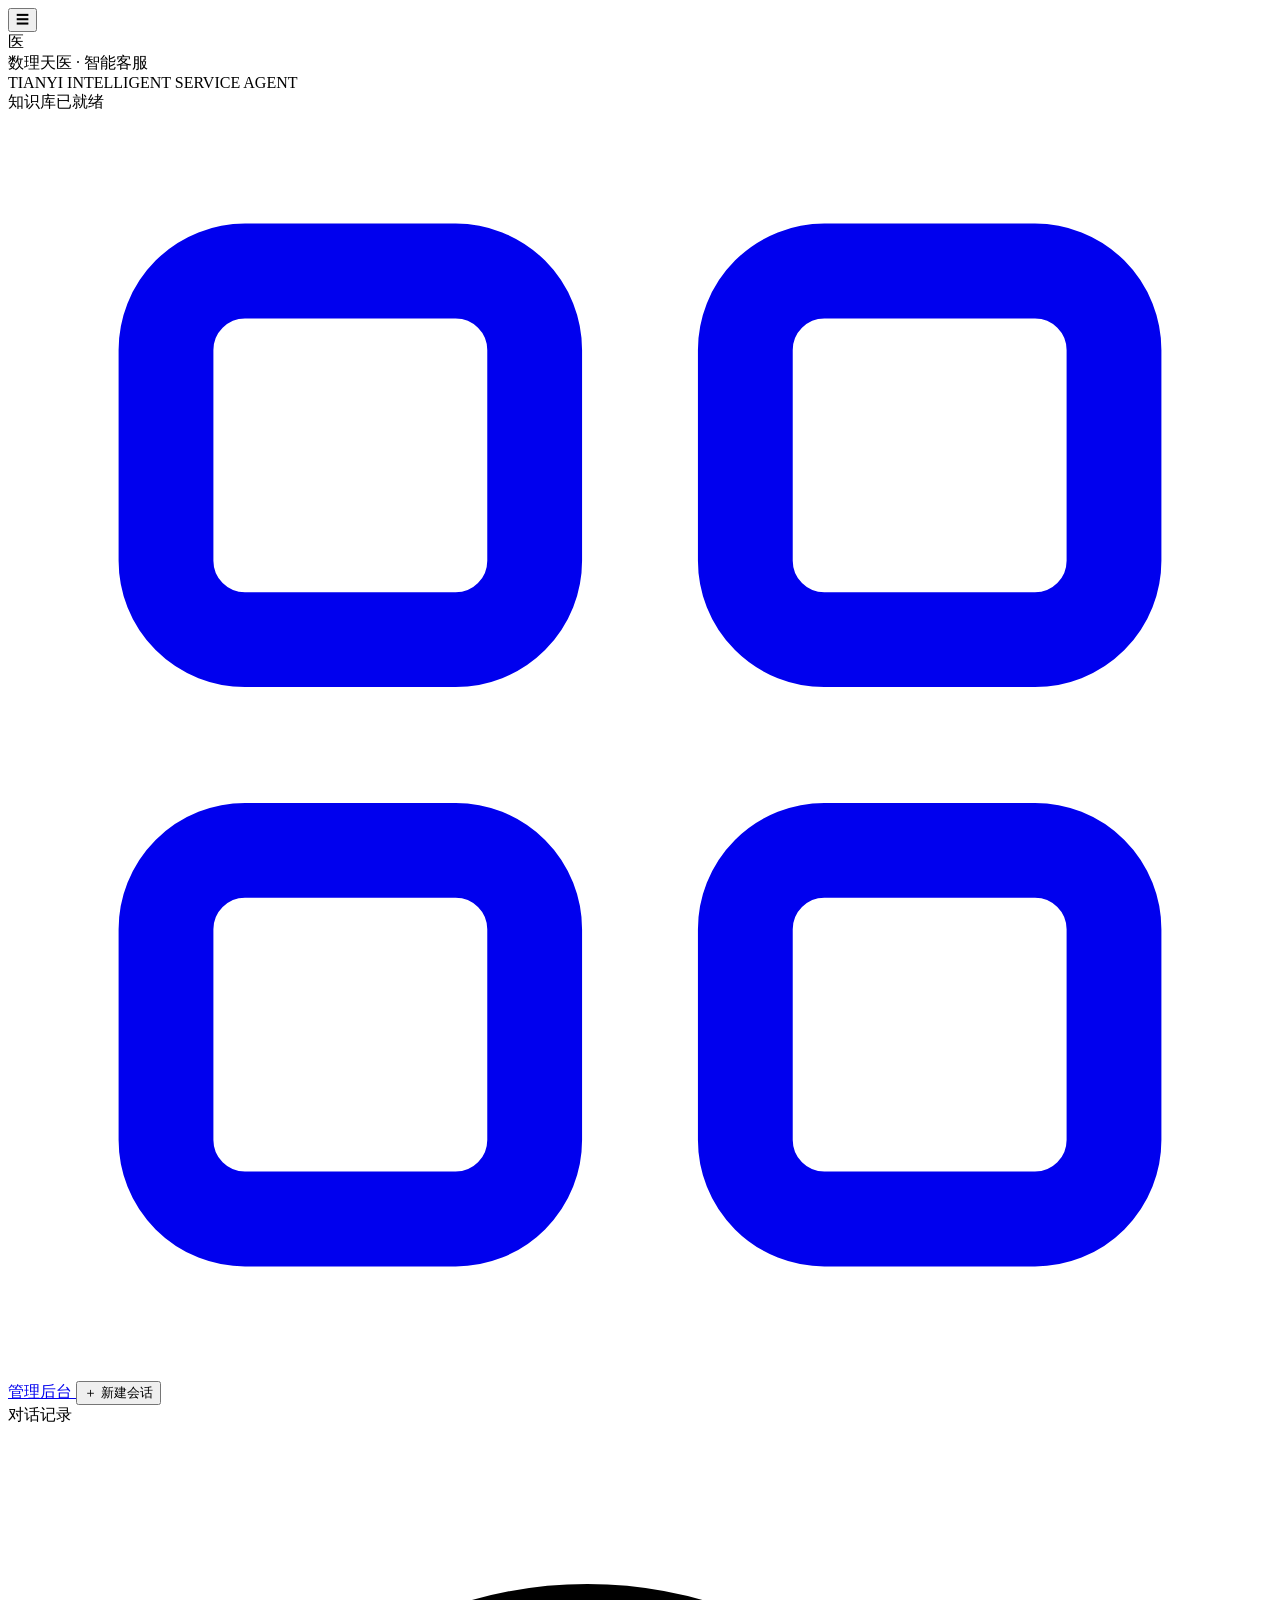
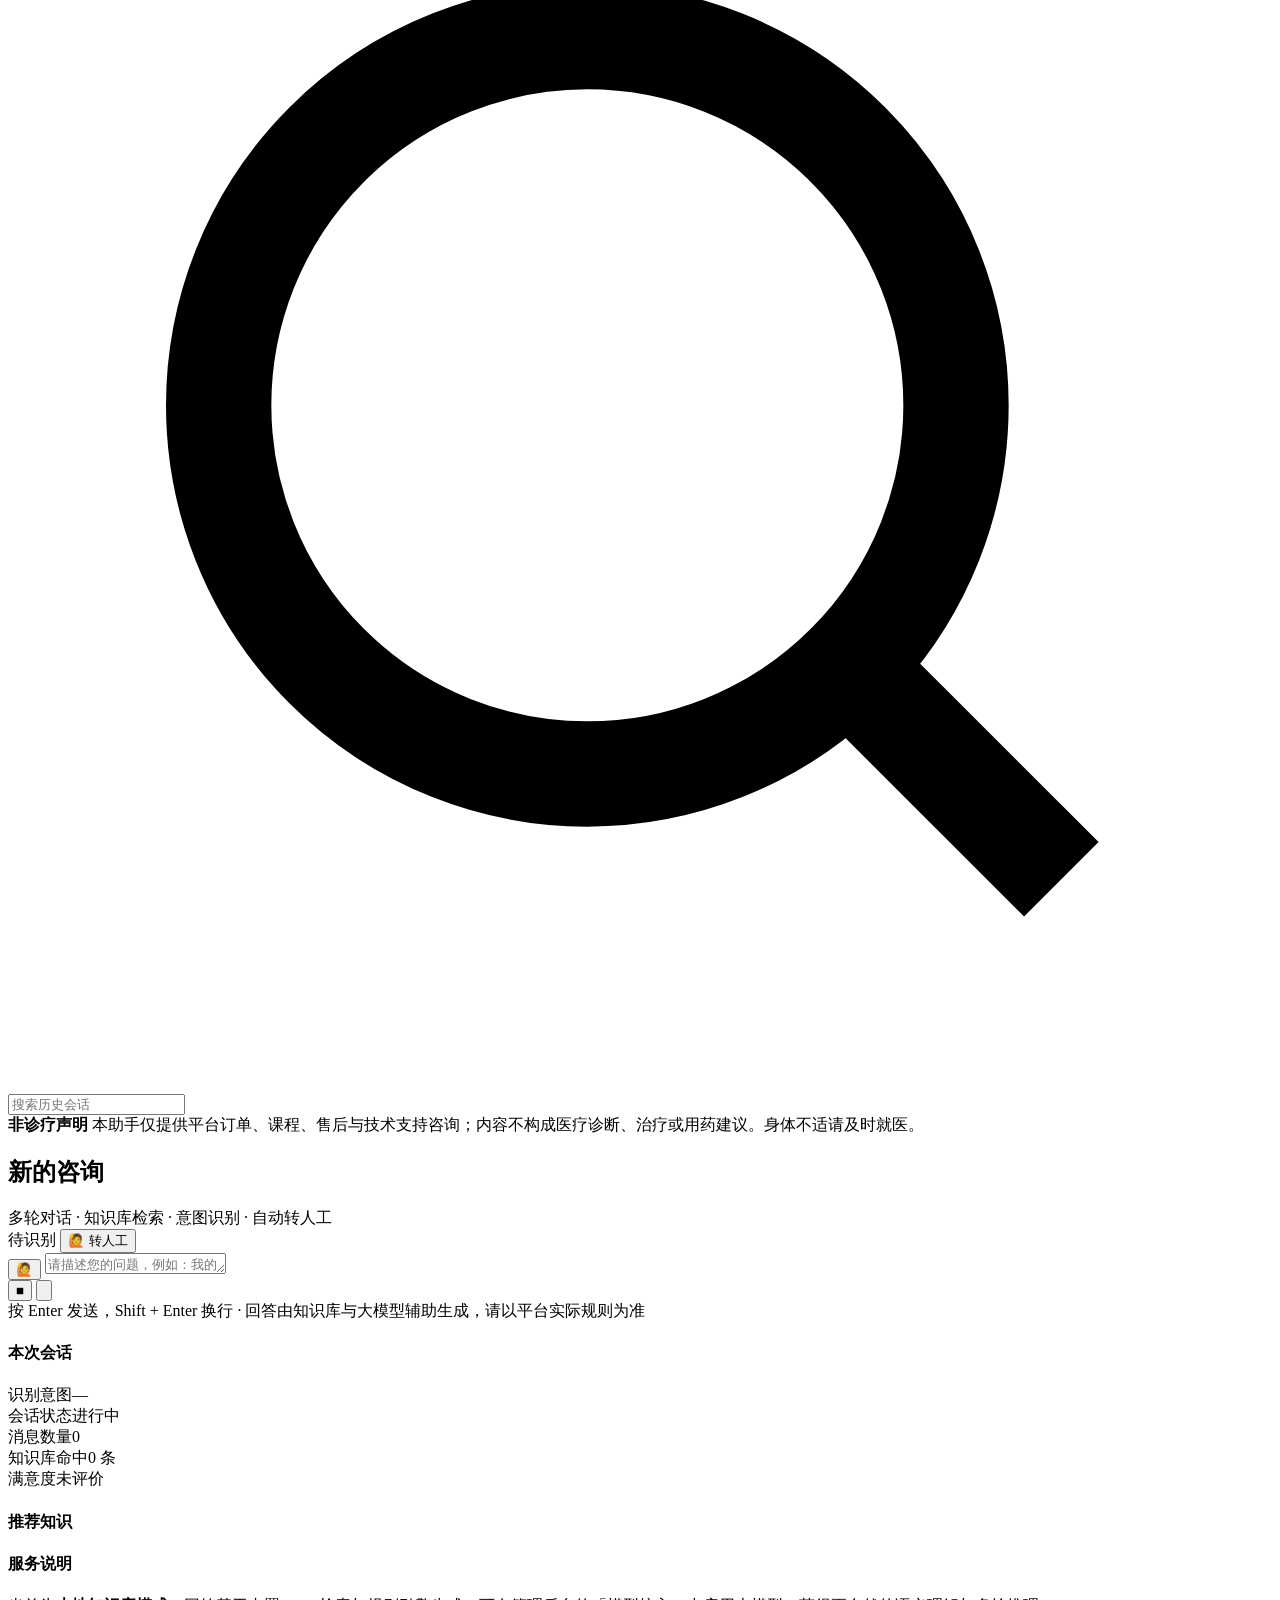
==== index.html @ 7dd84f8c "feat: add index.html" ====
<!DOCTYPE html>
<html lang="zh-CN">
<head>
<meta charset="UTF-8">
<meta name="viewport" content="width=device-width, initial-scale=1.0">
<title>数理天医 · 智能客服 Agent</title>
<link rel="stylesheet" href="assets/app.css">
</head>
<body>
<div class="app">
  <header class="topbar">
    <button class="btn btn-icon btn-ghost" id="menuBtn" title="会话列表" aria-label="会话列表">☰</button>
    <div class="brand">
      <div class="brand-mark">医</div>
      <div>
        <div class="brand-name">数理天医 · 智能客服</div>
        <div class="brand-sub">TIANYI INTELLIGENT SERVICE AGENT</div>
      </div>
    </div>
    <div class="topbar-spacer"></div>
    <div class="status-pill" id="statusPill"><span class="dot"></span><span id="statusText">知识库已就绪</span></div>
    <a class="btn" href="admin.html" title="进入管理后台">
      <svg class="icon" viewBox="0 0 24 24" fill="none" stroke="currentColor" stroke-width="1.8"><rect x="3" y="3" width="7" height="7" rx="1.5"/><rect x="14" y="3" width="7" height="7" rx="1.5"/><rect x="3" y="14" width="7" height="7" rx="1.5"/><rect x="14" y="14" width="7" height="7" rx="1.5"/></svg>
      管理后台
    </a>
    <button class="btn btn-primary" id="newChatBtn">＋ 新建会话</button>
  </header>

  <aside class="sidebar" id="sidebar">
    <div class="sidebar-head">
      <div class="sidebar-title">对话记录</div>
      <div class="search-wrap">
        <svg viewBox="0 0 24 24" fill="none" stroke="currentColor" stroke-width="2"><circle cx="11" cy="11" r="7"/><path d="M20 20l-4-4"/></svg>
        <input class="input" id="convSearch" placeholder="搜索历史会话" autocomplete="off">
      </div>
    </div>
    <div class="conv-list" id="convList"></div>
    <div class="sidebar-foot">
      <div class="disclaimer-mini">
        <strong>非诊疗声明</strong>
        本助手仅提供平台订单、课程、售后与技术支持咨询；内容不构成医疗诊断、治疗或用药建议。身体不适请及时就医。
      </div>
    </div>
  </aside>

  <main class="chat-main">
    <div class="chat-head">
      <div>
        <h2 id="chatTitle">新的咨询</h2>
        <div class="ch-sub" id="chatSub">多轮对话 · 知识库检索 · 意图识别 · 自动转人工</div>
      </div>
      <div class="spacer"></div>
      <span class="tag" id="chatIntent"><span class="tag-dot"></span>待识别</span>
      <button class="btn btn-sm" id="handoffBtn" title="转接人工客服">🙋 转人工</button>
    </div>

    <div class="msg-list" id="msgList">
      <div class="msg-list-inner" id="msgListInner"></div>
    </div>

    <div class="composer-wrap">
      <div class="composer-inner">
        <div class="composer">
          <button class="btn btn-ghost btn-icon" id="humanBtn" title="转人工">🙋</button>
          <textarea id="msgInput" rows="1" placeholder="请描述您的问题，例如：我的订单还没开通 / 如何申请退款…" autocomplete="off"></textarea>
          <div class="composer-actions">
            <button class="btn btn-ghost btn-icon hidden" id="stopBtn" title="停止生成">■</button>
            <button class="send-btn" id="sendBtn" title="发送">
              <svg class="icon" viewBox="0 0 24 24" fill="none" stroke="currentColor" stroke-width="2" stroke-linecap="round" stroke-linejoin="round"><path d="M4 12l16-8-6 16-3-7-7-1z"/></svg>
            </button>
          </div>
        </div>
      </div>
      <div class="composer-foot" id="composerFoot">按 Enter 发送，Shift + Enter 换行 · 回答由知识库与大模型辅助生成，请以平台实际规则为准</div>
    </div>
  </main>

  <aside class="aside">
    <div class="aside-section">
      <h4>本次会话</h4>
      <div class="info-card">
        <div class="info-row"><span>识别意图</span><span id="infoIntent">—</span></div>
        <div class="info-row"><span>会话状态</span><span id="infoStatus">进行中</span></div>
        <div class="info-row"><span>消息数量</span><span id="infoMsgs">0</span></div>
        <div class="info-row"><span>知识库命中</span><span id="infoFaq">0 条</span></div>
        <div class="info-row"><span>满意度</span><span id="infoRating">未评价</span></div>
      </div>
    </div>
    <div class="aside-section">
      <h4>推荐知识</h4>
      <ul class="faq-suggest" id="suggestList"></ul>
    </div>
    <div class="aside-section">
      <h4>服务说明</h4>
      <div class="notice-card" id="engineNotice">
        当前为<strong>本地知识库模式</strong>：回答基于内置 FAQ 检索与规则引擎生成。可在管理后台的「模型接入」中启用大模型，获得更自然的语义理解与多轮推理。
      </div>
    </div>
  </aside>
</div>

<div id="toastHost"></div>

<script src="assets/core.js"></script>
<script src="assets/chat.js"></script>
</body>
</html>
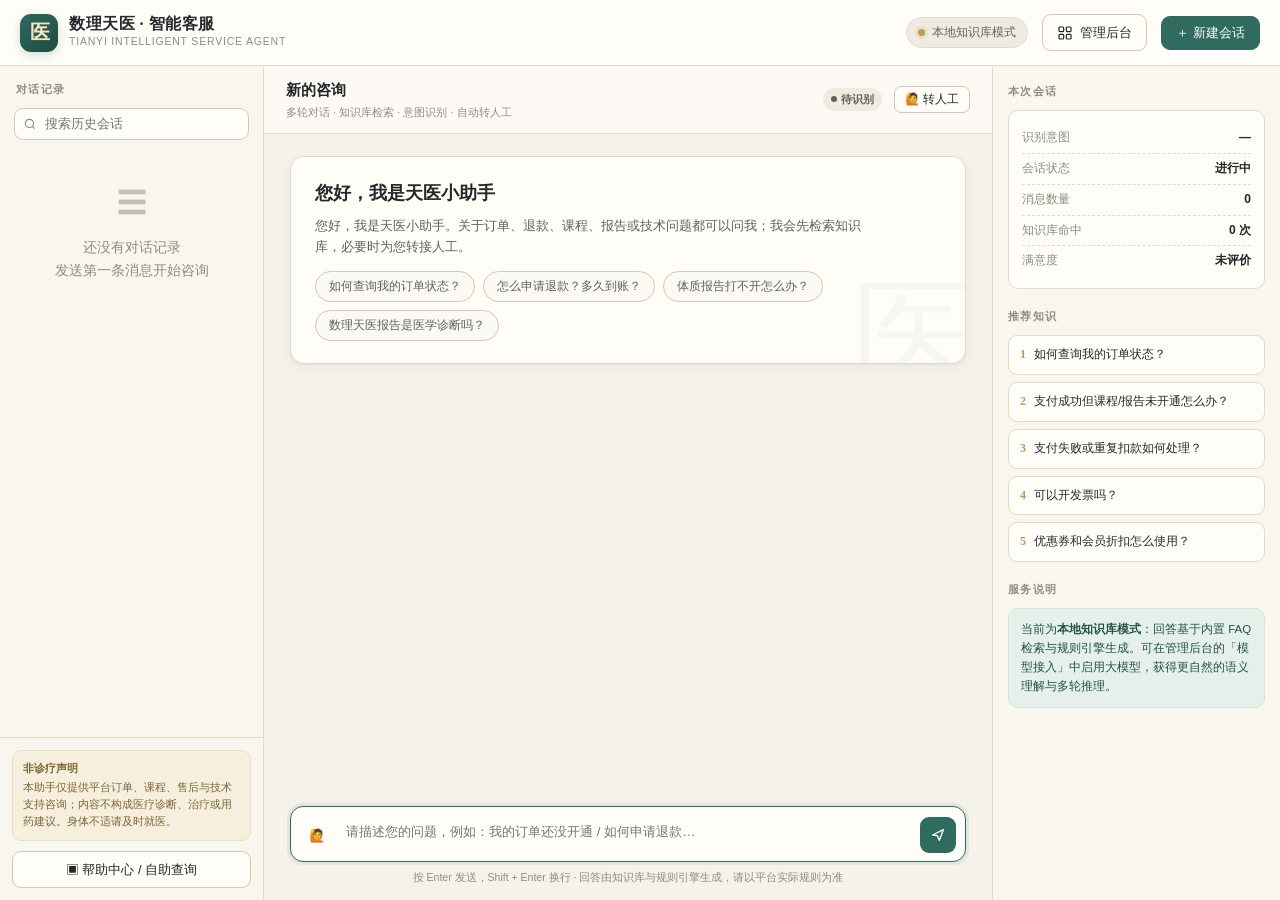
==== commit 184bd005: "feat: P1 modules and help center - index.html" ====
--- a/index.html
+++ b/index.html
@@ -40,6 +40,7 @@
         <strong>非诊疗声明</strong>
         本助手仅提供平台订单、课程、售后与技术支持咨询；内容不构成医疗诊断、治疗或用药建议。身体不适请及时就医。
       </div>
+      <a class="btn" style="width:100%;margin-top:10px;justify-content:center" href="help.html">▣ 帮助中心 / 自助查询</a>
     </div>
   </aside>
 
--- a/assets/app.css
+++ b/assets/app.css
@@ -0,0 +1,402 @@
+/* 数理天医 · 智能客服 Agent — 视觉系统 */
+:root {
+  --bg: #f5f2ea;
+  --surface: #fffdf8;
+  --surface-2: #f0ebe0;
+  --surface-3: #e8e1d3;
+  --line: #e2dacb;
+  --line-strong: #d2c8b6;
+  --ink: #24282a;
+  --ink-2: #5d625f;
+  --ink-3: #8d8d84;
+  --jade: #2f6b5f;
+  --jade-deep: #235247;
+  --jade-soft: #e6f0eb;
+  --cinnabar: #b4453c;
+  --cinnabar-soft: #f8eae7;
+  --gold: #bd9a55;
+  --gold-soft: #f6efdd;
+  --purple: #7b5488;
+  --blue: #4a6b93;
+  --shadow-sm: 0 1px 2px rgba(48, 40, 25, .05), 0 4px 14px rgba(48, 40, 25, .045);
+  --shadow-md: 0 8px 30px rgba(48, 40, 25, .10);
+  --radius: 12px;
+  --serif: "Noto Serif SC", "Source Han Serif SC", "Songti SC", "STSong", "SimSun", serif;
+  --sans: -apple-system, BlinkMacSystemFont, "PingFang SC", "Microsoft YaHei", "Segoe UI", sans-serif;
+}
+
+* { box-sizing: border-box; }
+html, body { height: 100%; }
+body {
+  margin: 0; background: var(--bg); color: var(--ink);
+  font-family: var(--sans); font-size: 14px; line-height: 1.65;
+  -webkit-font-smoothing: antialiased;
+}
+button, input, textarea, select { font-family: inherit; font-size: inherit; color: inherit; }
+button { cursor: pointer; }
+a { color: var(--jade); text-decoration: none; }
+::selection { background: #d9e8e0; }
+::-webkit-scrollbar { width: 8px; height: 8px; }
+::-webkit-scrollbar-thumb { background: #d9d1c1; border-radius: 8px; }
+::-webkit-scrollbar-thumb:hover { background: #c4b9a5; }
+::-webkit-scrollbar-track { background: transparent; }
+
+/* ---------- generic ---------- */
+.btn {
+  border: 1px solid var(--line-strong); background: var(--surface); color: var(--ink);
+  padding: 7px 14px; border-radius: 9px; font-size: 13px; font-weight: 500;
+  display: inline-flex; align-items: center; gap: 7px; transition: .18s ease;
+  white-space: nowrap;
+}
+.btn:hover { border-color: var(--jade); color: var(--jade); background: #fbfdfb; }
+.btn:active { transform: translateY(1px); }
+.btn:disabled { opacity: .5; cursor: not-allowed; transform: none; }
+.btn-primary { background: var(--jade); border-color: var(--jade); color: #fff; }
+.btn-primary:hover { background: var(--jade-deep); border-color: var(--jade-deep); color: #fff; }
+.btn-ghost { background: transparent; border-color: transparent; }
+.btn-ghost:hover { background: var(--surface-2); }
+.btn-danger { color: var(--cinnabar); border-color: #e6cdc9; }
+.btn-danger:hover { color: var(--cinnabar); border-color: var(--cinnabar); background: var(--cinnabar-soft); }
+.btn-sm { padding: 4px 10px; font-size: 12px; border-radius: 7px; }
+.btn-icon { padding: 7px; width: 34px; height: 34px; justify-content: center; }
+.icon { width: 16px; height: 16px; display: inline-block; flex: none; }
+.input, .textarea, .select {
+  width: 100%; border: 1px solid var(--line-strong); background: var(--surface);
+  border-radius: 9px; padding: 8px 11px; outline: none; transition: .18s;
+}
+.input:focus, .textarea:focus, .select:focus { border-color: var(--jade); box-shadow: 0 0 0 3px rgba(47, 107, 95, .10); }
+.textarea { resize: vertical; min-height: 80px; line-height: 1.6; }
+.field { margin-bottom: 14px; }
+.field label { display: block; font-size: 12px; font-weight: 600; color: var(--ink-2); margin-bottom: 5px; }
+.field .hint { font-size: 11px; color: var(--ink-3); margin-top: 5px; line-height: 1.5; }
+.muted { color: var(--ink-3); }
+.tag {
+  display: inline-flex; align-items: center; gap: 4px; padding: 2px 8px;
+  border-radius: 20px; font-size: 11px; font-weight: 600; line-height: 1.7;
+  background: var(--surface-2); color: var(--ink-2); white-space: nowrap;
+}
+.tag-dot { width: 6px; height: 6px; border-radius: 50%; background: currentColor; }
+.divider { height: 1px; background: var(--line); margin: 14px 0; }
+.empty { text-align: center; padding: 48px 20px; color: var(--ink-3); }
+.empty .empty-icon { font-size: 30px; opacity: .5; display: block; margin-bottom: 8px; }
+.card { background: var(--surface); border: 1px solid var(--line); border-radius: var(--radius); box-shadow: var(--shadow-sm); }
+
+#toastHost { position: fixed; right: 22px; bottom: 22px; z-index: 9999; display: flex; flex-direction: column; gap: 8px; }
+.toast {
+  background: #2c3531; color: #fff; padding: 10px 16px; border-radius: 9px; font-size: 13px;
+  box-shadow: var(--shadow-md); animation: toastIn .22s ease; max-width: 340px;
+}
+.toast.warn { background: #8a5b25; }
+.toast.error { background: #9a3c35; }
+.toast.success { background: #2f6b5f; }
+.toast.out { opacity: 0; transform: translateY(6px); transition: .25s; }
+@keyframes toastIn { from { opacity: 0; transform: translateY(8px); } to { opacity: 1; transform: none; } }
+
+/* ---------- chat app shell ---------- */
+.app { display: grid; grid-template-columns: 264px minmax(0, 1fr) 288px; grid-template-rows: 66px minmax(0, 1fr); height: 100vh; }
+.topbar {
+  grid-column: 1 / -1; display: flex; align-items: center; gap: 14px;
+  padding: 0 20px; background: var(--surface); border-bottom: 1px solid var(--line);
+  z-index: 5;
+}
+.brand { display: flex; align-items: center; gap: 11px; min-width: 240px; }
+.brand-mark {
+  width: 38px; height: 38px; border-radius: 11px; flex: none;
+  background: linear-gradient(140deg, var(--jade) 0%, #1f4a41 100%);
+  color: #f4e6c5; display: grid; place-items: center;
+  font-family: var(--serif); font-size: 20px; font-weight: 700; letter-spacing: -1px;
+  box-shadow: 0 3px 10px rgba(47, 107, 95, .22);
+}
+.brand-name { font-family: var(--serif); font-size: 16px; font-weight: 700; letter-spacing: .5px; line-height: 1.2; }
+.brand-sub { font-size: 10.5px; color: var(--ink-3); letter-spacing: .8px; }
+.topbar-spacer { flex: 1; }
+.status-pill {
+  display: inline-flex; align-items: center; gap: 7px; padding: 5px 11px;
+  border: 1px solid var(--line); border-radius: 20px; font-size: 11.5px; color: var(--ink-2);
+  background: var(--surface-2);
+}
+.status-pill .dot { width: 7px; height: 7px; border-radius: 50%; background: #5aa17c; box-shadow: 0 0 0 3px rgba(90, 161, 124, .15); }
+.status-pill.off .dot { background: var(--gold); box-shadow: 0 0 0 3px rgba(189, 154, 85, .15); }
+
+.sidebar { background: #f9f6ee; border-right: 1px solid var(--line); display: flex; flex-direction: column; min-height: 0; }
+.sidebar-head { padding: 14px 14px 8px; }
+.sidebar-title { font-size: 11px; letter-spacing: 1.4px; color: var(--ink-3); font-weight: 700; margin: 0 0 10px 2px; }
+.search-wrap { position: relative; }
+.search-wrap .input { padding-left: 30px; background: var(--surface); font-size: 12.5px; }
+.search-wrap svg { position: absolute; left: 9px; top: 9px; width: 14px; height: 14px; color: var(--ink-3); }
+.conv-list { flex: 1; overflow: auto; padding: 4px 9px 12px; }
+.conv-item {
+  padding: 9px 10px; border-radius: 9px; margin-bottom: 3px; cursor: pointer;
+  border: 1px solid transparent; transition: .15s; position: relative;
+}
+.conv-item:hover { background: var(--surface-2); }
+.conv-item.active { background: #e9f0ea; border-color: #cfe0d4; }
+.conv-item .ci-title { font-size: 12.8px; font-weight: 600; color: var(--ink); overflow: hidden; text-overflow: ellipsis; white-space: nowrap; padding-right: 22px; }
+.conv-item .ci-meta { display: flex; align-items: center; gap: 6px; font-size: 10.5px; color: var(--ink-3); margin-top: 3px; }
+.conv-item .ci-del {
+  position: absolute; right: 6px; top: 8px; width: 20px; height: 20px; border-radius: 5px;
+  border: 0; background: transparent; color: var(--ink-3); opacity: 0; font-size: 14px; line-height: 1;
+}
+.conv-item:hover .ci-del { opacity: 1; }
+.conv-item .ci-del:hover { background: #f0dcd8; color: var(--cinnabar); }
+.ci-badge { width: 6px; height: 6px; border-radius: 50%; background: var(--cinnabar); flex: none; }
+.sidebar-foot { padding: 12px; border-top: 1px solid var(--line); }
+.disclaimer-mini {
+  background: var(--gold-soft); border: 1px solid #ecdfbe; border-radius: 9px;
+  padding: 9px 10px; font-size: 10.8px; color: #7b6537; line-height: 1.6;
+}
+.disclaimer-mini strong { display: block; margin-bottom: 2px; }
+
+.chat-main { display: flex; flex-direction: column; min-width: 0; min-height: 0; background: var(--bg); }
+.chat-head {
+  padding: 12px 22px; border-bottom: 1px solid var(--line); background: rgba(255, 253, 248, .8);
+  display: flex; align-items: center; gap: 12px; flex: none;
+}
+.chat-head h2 { margin: 0; font-family: var(--serif); font-size: 15px; font-weight: 700; }
+.chat-head .ch-sub { font-size: 11px; color: var(--ink-3); }
+.chat-head .spacer { flex: 1; }
+.msg-list { flex: 1; overflow-y: auto; padding: 22px 26px 10px; scroll-behavior: smooth; }
+.msg-list-inner { max-width: 780px; margin: 0 auto; }
+.welcome-card {
+  background: var(--surface); border: 1px solid var(--line); border-radius: 14px;
+  padding: 22px 24px; box-shadow: var(--shadow-sm); margin-bottom: 22px; position: relative; overflow: hidden;
+}
+.welcome-card::after {
+  content: '医'; position: absolute; right: -8px; bottom: -34px; font-family: var(--serif);
+  font-size: 120px; color: rgba(47, 107, 95, .045); line-height: 1;
+}
+.welcome-card h3 { margin: 0 0 6px; font-family: var(--serif); font-size: 18px; }
+.welcome-card p { margin: 0 0 14px; color: var(--ink-2); font-size: 13px; max-width: 90%; }
+.quick-chips { display: flex; flex-wrap: wrap; gap: 8px; }
+.quick-chip {
+  border: 1px solid var(--line-strong); background: #fbf9f3; border-radius: 20px;
+  padding: 6px 13px; font-size: 12px; color: var(--ink-2); transition: .15s;
+}
+.quick-chip:hover { border-color: var(--jade); color: var(--jade); background: var(--jade-soft); }
+
+.msg-row { display: flex; gap: 10px; margin-bottom: 18px; align-items: flex-start; }
+.msg-row.user { flex-direction: row-reverse; }
+.msg-avatar {
+  width: 30px; height: 30px; border-radius: 9px; flex: none; display: grid; place-items: center;
+  font-size: 13px; font-family: var(--serif); font-weight: 700;
+}
+.msg-row.bot .msg-avatar { background: var(--jade); color: #f5e9cc; }
+.msg-row.user .msg-avatar { background: var(--surface-3); color: var(--ink-2); }
+.msg-body { max-width: min(78%, 620px); min-width: 0; }
+.msg-row.user .msg-body { display: flex; flex-direction: column; align-items: flex-end; }
+.bubble {
+  background: var(--surface); border: 1px solid var(--line); border-radius: 4px 12px 12px 12px;
+  padding: 11px 14px; box-shadow: var(--shadow-sm); font-size: 13.4px; line-height: 1.75;
+  white-space: pre-wrap; word-break: break-word;
+}
+.msg-row.user .bubble { background: var(--jade); color: #fff; border-color: var(--jade); border-radius: 12px 4px 12px 12px; }
+.bubble p { margin: 0 0 7px; }
+.bubble p:last-child { margin-bottom: 0; }
+.bubble strong { color: var(--jade-deep); font-weight: 700; }
+.msg-row.user .bubble strong { color: #fff; }
+.bubble ul { margin: 5px 0; padding-left: 18px; }
+.msg-meta { display: flex; align-items: center; gap: 7px; margin-top: 5px; font-size: 10.5px; color: var(--ink-3); }
+.msg-row.user .msg-meta { justify-content: flex-end; }
+.intent-tag { border: 1px solid currentColor; background: transparent; padding: 0 6px; border-radius: 4px; font-size: 10px; line-height: 17px; }
+.sources { margin-top: 8px; border-top: 1px dashed var(--line-strong); padding-top: 7px; }
+.sources summary { cursor: pointer; font-size: 11.5px; color: var(--jade); font-weight: 600; list-style: none; }
+.sources summary::-webkit-details-marker { display: none; }
+.sources ul { margin: 7px 0 0; padding-left: 16px; font-size: 11.5px; color: var(--ink-2); }
+.sources li { margin-bottom: 4px; }
+.cursor-blink::after { content: '▍'; animation: blink .9s steps(1) infinite; color: var(--jade); }
+@keyframes blink { 50% { opacity: 0; } }
+
+.handoff-card {
+  background: #fdf6f4; border: 1px solid #edd6d1; border-left: 3px solid var(--cinnabar);
+  border-radius: 10px; padding: 12px 14px; margin: 4px 0 12px; font-size: 12.5px; color: #7d4a43;
+}
+.handoff-card strong { display: block; font-size: 13px; margin-bottom: 3px; color: var(--cinnabar); }
+.rating-box {
+  border: 1px solid var(--line); background: var(--surface); border-radius: 10px;
+  padding: 10px 14px; margin: 6px 0 18px; display: flex; align-items: center; gap: 12px; flex-wrap: wrap;
+  font-size: 12px; color: var(--ink-2); box-shadow: var(--shadow-sm);
+}
+.stars { display: flex; gap: 3px; }
+.star { border: 0; background: none; font-size: 19px; color: #d9d1c1; padding: 0 1px; line-height: 1; transition: .15s; }
+.star:hover, .star.on { color: var(--gold); transform: scale(1.08); }
+.rating-box .input { width: 190px; padding: 5px 9px; font-size: 12px; }
+.rating-done { color: var(--jade); font-weight: 600; }
+
+.composer-wrap { flex: none; padding: 10px 26px 14px; background: linear-gradient(to top, var(--bg) 70%, rgba(245, 242, 234, 0)); }
+.composer-inner { max-width: 780px; margin: 0 auto; }
+.composer {
+  background: var(--surface); border: 1px solid var(--line-strong); border-radius: 13px;
+  box-shadow: var(--shadow-sm); padding: 8px 9px; display: flex; align-items: flex-end; gap: 8px;
+  transition: .18s;
+}
+.composer:focus-within { border-color: var(--jade); box-shadow: 0 0 0 3px rgba(47, 107, 95, .09); }
+.composer textarea {
+  flex: 1; border: 0; outline: none; resize: none; background: transparent;
+  padding: 6px 4px; max-height: 130px; min-height: 38px; line-height: 1.6; font-size: 13.4px;
+}
+.composer-actions { display: flex; align-items: center; gap: 5px; }
+.send-btn {
+  width: 36px; height: 36px; border-radius: 9px; border: 0; background: var(--jade); color: #fff;
+  display: grid; place-items: center; transition: .18s;
+}
+.send-btn:hover { background: var(--jade-deep); }
+.send-btn:disabled { background: #b9c7c0; cursor: not-allowed; }
+.composer-foot { max-width: 780px; margin: 7px auto 0; font-size: 10.5px; color: var(--ink-3); text-align: center; }
+
+.aside { border-left: 1px solid var(--line); background: #f9f6ee; overflow-y: auto; padding: 16px 15px; }
+.aside-section { margin-bottom: 18px; }
+.aside h4 { margin: 0 0 10px; font-size: 11px; letter-spacing: 1.3px; color: var(--ink-3); font-weight: 700; }
+.info-card { background: var(--surface); border: 1px solid var(--line); border-radius: 10px; padding: 12px 13px; }
+.info-row { display: flex; justify-content: space-between; align-items: center; padding: 5px 0; font-size: 12px; }
+.info-row + .info-row { border-top: 1px dashed var(--line); }
+.info-row span:first-child { color: var(--ink-3); }
+.info-row span:last-child { font-weight: 600; }
+.faq-suggest { list-style: none; margin: 0; padding: 0; }
+.faq-suggest li {
+  background: var(--surface); border: 1px solid var(--line); border-radius: 9px;
+  padding: 9px 11px; margin-bottom: 7px; font-size: 12px; cursor: pointer; transition: .15s;
+  display: flex; gap: 8px; align-items: flex-start;
+}
+.faq-suggest li:hover { border-color: var(--jade); background: #fbfdfb; }
+.faq-suggest .fs-idx { color: var(--gold); font-family: var(--serif); font-weight: 700; flex: none; }
+.notice-card { background: var(--jade-soft); border: 1px solid #d3e4da; border-radius: 10px; padding: 11px 12px; font-size: 11.5px; color: var(--jade-deep); line-height: 1.65; }
+
+/* ---------- admin ---------- */
+.admin { display: grid; grid-template-columns: 218px minmax(0, 1fr); min-height: 100vh; }
+.admin-side { background: #263b36; color: #e8efe9; display: flex; flex-direction: column; position: sticky; top: 0; height: 100vh; }
+.admin-logo { display: flex; align-items: center; gap: 10px; padding: 18px 16px; border-bottom: 1px solid rgba(255,255,255,.09); }
+.admin-logo .brand-mark { width: 33px; height: 33px; font-size: 17px; border-radius: 9px; }
+.admin-logo b { font-family: var(--serif); font-size: 14px; letter-spacing: .5px; display: block; }
+.admin-logo small { font-size: 10px; color: #9ab6ab; letter-spacing: 1px; }
+.admin-nav { padding: 14px 10px; flex: 1; }
+.nav-item {
+  display: flex; align-items: center; gap: 10px; width: 100%; border: 0; background: transparent;
+  color: #b9cec5; padding: 9px 12px; border-radius: 8px; font-size: 13px; margin-bottom: 3px; text-align: left;
+}
+.nav-item:hover { background: rgba(255,255,255,.07); color: #fff; }
+.nav-item.active { background: rgba(255,255,255,.13); color: #fff; font-weight: 600; }
+.nav-item .ni-icon { width: 18px; text-align: center; font-size: 15px; }
+.nav-item .ni-count { margin-left: auto; background: var(--cinnabar); color: #fff; font-size: 10px; border-radius: 10px; padding: 0 6px; line-height: 17px; }
+.admin-side-foot { padding: 14px 16px; border-top: 1px solid rgba(255,255,255,.09); font-size: 11px; color: #8faa9e; }
+.admin-side-foot a { color: #d8e7df; }
+.admin-main { min-width: 0; padding: 22px 28px 40px; }
+.admin-head { display: flex; align-items: flex-start; gap: 14px; margin-bottom: 20px; flex-wrap: wrap; }
+.admin-head h1 { margin: 0; font-family: var(--serif); font-size: 22px; font-weight: 700; }
+.admin-head p { margin: 3px 0 0; font-size: 12px; color: var(--ink-3); }
+.admin-head .spacer { flex: 1; }
+.admin-note {
+  background: var(--gold-soft); border: 1px solid #ecdfbe; border-radius: 10px; padding: 10px 14px;
+  font-size: 12px; color: #7b6537; margin-bottom: 18px; line-height: 1.65;
+}
+.stat-grid { display: grid; grid-template-columns: repeat(auto-fit, minmax(158px, 1fr)); gap: 12px; margin-bottom: 18px; }
+.stat-card { background: var(--surface); border: 1px solid var(--line); border-radius: 12px; padding: 15px 16px; box-shadow: var(--shadow-sm); }
+.stat-card .sc-label { font-size: 11.5px; color: var(--ink-3); }
+.stat-card .sc-value { font-family: var(--serif); font-size: 27px; font-weight: 700; line-height: 1.3; margin-top: 4px; }
+.stat-card .sc-foot { font-size: 11px; color: var(--ink-3); margin-top: 2px; }
+.stat-card.accent .sc-value { color: var(--jade); }
+.stat-card.warn .sc-value { color: var(--cinnabar); }
+.stat-card.gold .sc-value { color: var(--gold); }
+.panel-grid { display: grid; grid-template-columns: repeat(2, minmax(0, 1fr)); gap: 14px; margin-bottom: 18px; }
+.panel { background: var(--surface); border: 1px solid var(--line); border-radius: 12px; padding: 16px 18px; box-shadow: var(--shadow-sm); min-width: 0; }
+.panel h3 { margin: 0 0 3px; font-size: 14px; font-weight: 700; }
+.panel .panel-sub { font-size: 11px; color: var(--ink-3); margin-bottom: 14px; }
+.panel-head { display: flex; align-items: center; gap: 10px; margin-bottom: 12px; }
+.panel-head h3 { margin: 0; }
+.panel-head .spacer { flex: 1; }
+
+.bar-list { display: flex; flex-direction: column; gap: 10px; }
+.bar-item { display: grid; grid-template-columns: 88px 1fr 42px; align-items: center; gap: 9px; font-size: 12px; }
+.bar-item .bi-label { color: var(--ink-2); overflow: hidden; text-overflow: ellipsis; white-space: nowrap; }
+.bar-track { height: 8px; background: var(--surface-2); border-radius: 6px; overflow: hidden; }
+.bar-fill { height: 100%; border-radius: 6px; background: var(--jade); transition: width .5s ease; }
+.bar-item .bi-value { text-align: right; color: var(--ink-3); font-variant-numeric: tabular-nums; }
+.donut-wrap { display: flex; align-items: center; gap: 20px; flex-wrap: wrap; }
+.donut { width: 132px; height: 132px; flex: none; }
+.donut-center { font-family: var(--serif); font-weight: 700; }
+.legend { display: flex; flex-direction: column; gap: 7px; font-size: 12px; flex: 1; min-width: 130px; }
+.legend-row { display: flex; align-items: center; gap: 7px; }
+.legend-row i { width: 9px; height: 9px; border-radius: 3px; flex: none; }
+.legend-row span:last-child { margin-left: auto; color: var(--ink-3); font-variant-numeric: tabular-nums; }
+.spark { width: 100%; height: 130px; }
+.trend-labels { display: flex; justify-content: space-between; font-size: 10.5px; color: var(--ink-3); margin-top: 4px; }
+
+.toolbar { display: flex; align-items: center; gap: 9px; flex-wrap: wrap; margin-bottom: 13px; }
+.toolbar .input, .toolbar .select { width: auto; min-width: 150px; font-size: 12.5px; padding: 6px 10px; }
+.toolbar .spacer { flex: 1; }
+.table-wrap { background: var(--surface); border: 1px solid var(--line); border-radius: 12px; overflow: auto; box-shadow: var(--shadow-sm); }
+table.data { width: 100%; border-collapse: collapse; font-size: 12.5px; }
+table.data th {
+  text-align: left; font-size: 11px; letter-spacing: .5px; color: var(--ink-3); font-weight: 700;
+  padding: 11px 14px; border-bottom: 1px solid var(--line); background: #faf7f0; white-space: nowrap;
+}
+table.data td { padding: 11px 14px; border-bottom: 1px solid #f0ebe1; vertical-align: middle; }
+table.data tr:last-child td { border-bottom: 0; }
+table.data tbody tr:hover { background: #fbf9f3; cursor: pointer; }
+.td-strong { font-weight: 600; color: var(--ink); }
+.td-clip { max-width: 300px; overflow: hidden; text-overflow: ellipsis; white-space: nowrap; }
+.badge { display: inline-flex; align-items: center; gap: 5px; font-size: 11px; padding: 2px 8px; border-radius: 20px; font-weight: 600; }
+.badge.green { background: var(--jade-soft); color: var(--jade-deep); }
+.badge.red { background: var(--cinnabar-soft); color: var(--cinnabar); }
+.badge.gold { background: var(--gold-soft); color: #8a6c2c; }
+.badge.gray { background: var(--surface-2); color: var(--ink-2); }
+.badge.purple { background: #f1e9f3; color: var(--purple); }
+.stars-small { color: var(--gold); letter-spacing: 1px; }
+
+.drawer-mask { position: fixed; inset: 0; background: rgba(28, 34, 30, .38); z-index: 50; display: none; }
+.drawer-mask.open { display: block; }
+.drawer {
+  position: fixed; right: 0; top: 0; bottom: 0; width: min(560px, 94vw); background: var(--bg);
+  z-index: 51; box-shadow: -12px 0 40px rgba(30, 30, 25, .16); transform: translateX(100%);
+  transition: transform .25s ease; display: flex; flex-direction: column;
+}
+.drawer.open { transform: none; }
+.drawer-head { padding: 16px 20px; background: var(--surface); border-bottom: 1px solid var(--line); display: flex; align-items: center; gap: 10px; }
+.drawer-head h3 { margin: 0; font-family: var(--serif); font-size: 16px; flex: 1; }
+.drawer-body { flex: 1; overflow-y: auto; padding: 18px 20px 30px; }
+.drawer-msg { margin-bottom: 14px; }
+.drawer-msg .dm-role { font-size: 11px; color: var(--ink-3); margin-bottom: 4px; display: flex; gap: 8px; }
+.drawer-msg .dm-body { background: var(--surface); border: 1px solid var(--line); border-radius: 9px; padding: 10px 12px; font-size: 12.5px; white-space: pre-wrap; line-height: 1.7; }
+.drawer-msg.user .dm-body { background: var(--jade-soft); border-color: #d3e4da; }
+.modal-mask { position: fixed; inset: 0; background: rgba(28, 34, 30, .38); z-index: 60; display: none; place-items: center; padding: 20px; }
+.modal-mask.open { display: grid; }
+.modal { background: var(--surface); border-radius: 14px; box-shadow: var(--shadow-md); width: min(520px, 96vw); max-height: 90vh; overflow-y: auto; padding: 20px 22px; }
+.modal h3 { margin: 0 0 16px; font-family: var(--serif); font-size: 17px; }
+.modal-foot { display: flex; justify-content: flex-end; gap: 9px; margin-top: 18px; }
+.switch-row { display: flex; align-items: center; justify-content: space-between; gap: 12px; padding: 10px 0; border-bottom: 1px dashed var(--line); }
+.switch-row:last-child { border-bottom: 0; }
+.switch-row .sr-text b { display: block; font-size: 13px; }
+.switch-row .sr-text small { color: var(--ink-3); font-size: 11.5px; }
+.switch { position: relative; width: 40px; height: 22px; flex: none; }
+.switch input { opacity: 0; width: 0; height: 0; }
+.switch span { position: absolute; inset: 0; background: #cfc8b9; border-radius: 20px; transition: .2s; }
+.switch span::before { content: ''; position: absolute; width: 16px; height: 16px; left: 3px; top: 3px; background: #fff; border-radius: 50%; transition: .2s; }
+.switch input:checked + span { background: var(--jade); }
+.switch input:checked + span::before { transform: translateX(18px); }
+.settings-grid { display: grid; grid-template-columns: repeat(2, minmax(0, 1fr)); gap: 14px; }
+.hidden { display: none !important; }
+.kv { display: grid; grid-template-columns: 94px 1fr; gap: 6px 10px; font-size: 12.5px; margin-bottom: 14px; }
+.kv span:nth-child(odd) { color: var(--ink-3); }
+
+@media (max-width: 1180px) {
+  .app { grid-template-columns: 248px minmax(0, 1fr); }
+  .aside { display: none; }
+}
+@media (max-width: 820px) {
+  .app { grid-template-columns: minmax(0, 1fr); }
+  .sidebar { position: fixed; z-index: 30; left: 0; top: 66px; bottom: 0; width: 262px; transform: translateX(-100%); transition: transform .22s; box-shadow: var(--shadow-md); }
+  .sidebar.open { transform: none; }
+  .topbar { padding: 0 12px; }
+  .brand { min-width: 0; }
+  .brand-sub, .status-pill { display: none; }
+  .msg-list { padding: 16px 12px 6px; }
+  .composer-wrap { padding: 8px 12px 12px; }
+  .admin { grid-template-columns: 1fr; }
+  .admin-side { position: static; height: auto; }
+  .admin-nav { display: flex; overflow-x: auto; padding: 8px; }
+  .nav-item { width: auto; white-space: nowrap; margin: 0 3px 0 0; }
+  .admin-side-foot { display: none; }
+  .admin-main { padding: 16px 14px 30px; }
+  .panel-grid, .settings-grid { grid-template-columns: 1fr; }
+  #menuBtn { display: inline-flex !important; }
+}
+#menuBtn { display: none; }
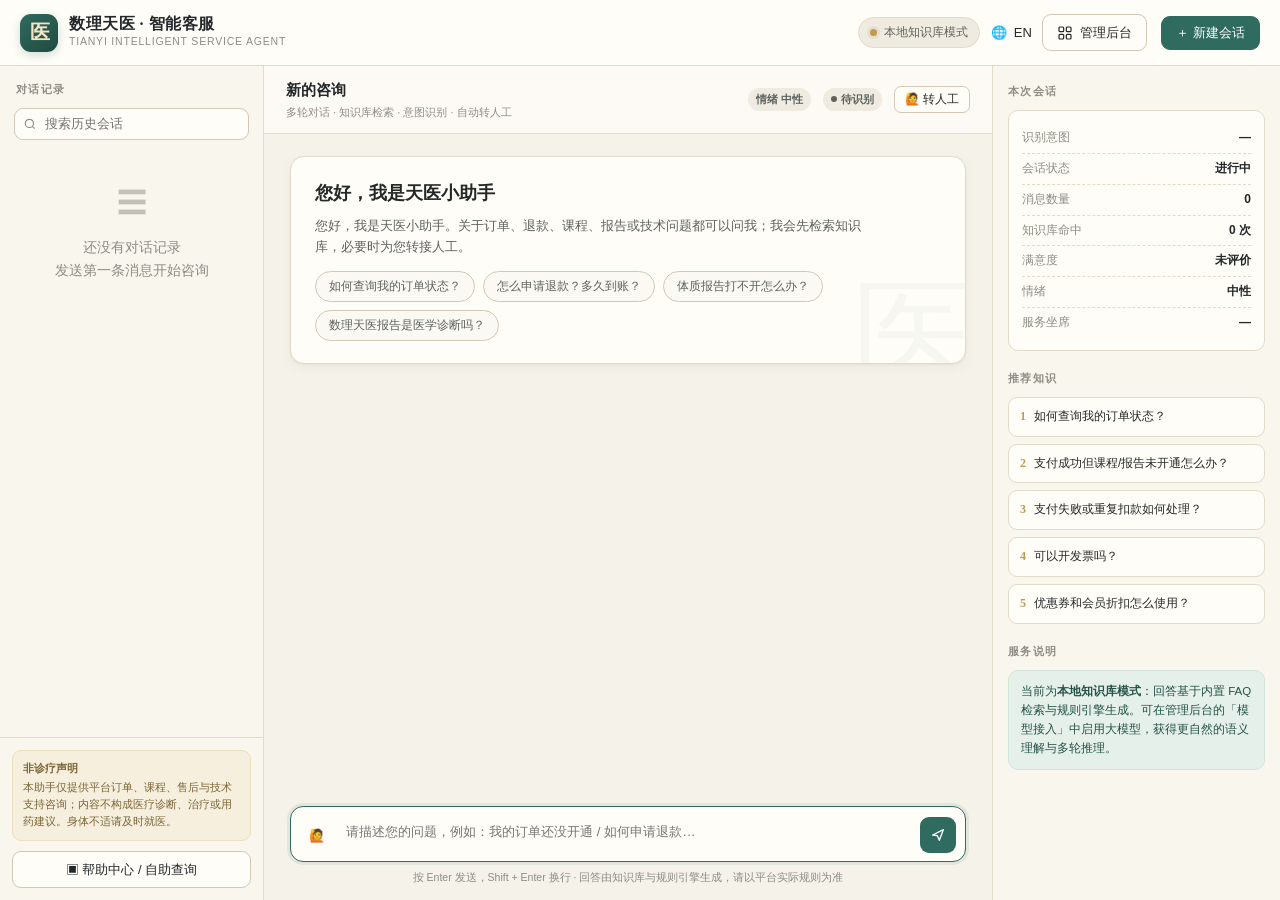
==== commit cdacc4eb: "feat: round2 gap-closing - index.html" ====
--- a/index.html
+++ b/index.html
@@ -19,16 +19,17 @@
     </div>
     <div class="topbar-spacer"></div>
     <div class="status-pill" id="statusPill"><span class="dot"></span><span id="statusText">知识库已就绪</span></div>
-    <a class="btn" href="admin.html" title="进入管理后台">
+    <button class="btn btn-icon btn-ghost" id="langBtn" title="Switch language / 切换语言" aria-label="切换语言">🌐 <span id="langLabel">EN</span></button>
+    <a class="btn" href="admin.html" title="进入管理后台" id="adminLink">
       <svg class="icon" viewBox="0 0 24 24" fill="none" stroke="currentColor" stroke-width="1.8"><rect x="3" y="3" width="7" height="7" rx="1.5"/><rect x="14" y="3" width="7" height="7" rx="1.5"/><rect x="3" y="14" width="7" height="7" rx="1.5"/><rect x="14" y="14" width="7" height="7" rx="1.5"/></svg>
-      管理后台
+      <span id="adminText">管理后台</span>
     </a>
     <button class="btn btn-primary" id="newChatBtn">＋ 新建会话</button>
   </header>
 
   <aside class="sidebar" id="sidebar">
     <div class="sidebar-head">
-      <div class="sidebar-title">对话记录</div>
+      <div class="sidebar-title" id="convRecordsText">对话记录</div>
       <div class="search-wrap">
         <svg viewBox="0 0 24 24" fill="none" stroke="currentColor" stroke-width="2"><circle cx="11" cy="11" r="7"/><path d="M20 20l-4-4"/></svg>
         <input class="input" id="convSearch" placeholder="搜索历史会话" autocomplete="off">
@@ -37,10 +38,10 @@
     <div class="conv-list" id="convList"></div>
     <div class="sidebar-foot">
       <div class="disclaimer-mini">
-        <strong>非诊疗声明</strong>
-        本助手仅提供平台订单、课程、售后与技术支持咨询；内容不构成医疗诊断、治疗或用药建议。身体不适请及时就医。
+        <strong id="disclaimerTitle">非诊疗声明</strong>
+        <span id="disclaimerText">本助手仅提供平台订单、课程、售后与技术支持咨询；内容不构成医疗诊断、治疗或用药建议。身体不适请及时就医。</span>
       </div>
-      <a class="btn" style="width:100%;margin-top:10px;justify-content:center" href="help.html">▣ 帮助中心 / 自助查询</a>
+      <a class="btn" style="width:100%;margin-top:10px;justify-content:center" href="help.html" id="helpLink">▣ 帮助中心 / 自助查询</a>
     </div>
   </aside>
 
@@ -51,6 +52,7 @@
         <div class="ch-sub" id="chatSub">多轮对话 · 知识库检索 · 意图识别 · 自动转人工</div>
       </div>
       <div class="spacer"></div>
+      <span class="tag" id="moodTag" title="情绪识别"><span id="moodText">情绪 中性</span></span>
       <span class="tag" id="chatIntent"><span class="tag-dot"></span>待识别</span>
       <button class="btn btn-sm" id="handoffBtn" title="转接人工客服">🙋 转人工</button>
     </div>
@@ -79,12 +81,14 @@
   <aside class="aside">
     <div class="aside-section">
       <h4>本次会话</h4>
-      <div class="info-card">
-        <div class="info-row"><span>识别意图</span><span id="infoIntent">—</span></div>
-        <div class="info-row"><span>会话状态</span><span id="infoStatus">进行中</span></div>
-        <div class="info-row"><span>消息数量</span><span id="infoMsgs">0</span></div>
-        <div class="info-row"><span>知识库命中</span><span id="infoFaq">0 条</span></div>
-        <div class="info-row"><span>满意度</span><span id="infoRating">未评价</span></div>
+        <div class="info-card">
+        <div class="info-row"><span id="lblIntent">识别意图</span><span id="infoIntent">—</span></div>
+        <div class="info-row"><span id="lblStatus">会话状态</span><span id="infoStatus">进行中</span></div>
+        <div class="info-row"><span id="lblMsgs">消息数量</span><span id="infoMsgs">0</span></div>
+        <div class="info-row"><span id="lblFaq">知识库命中</span><span id="infoFaq">0 条</span></div>
+        <div class="info-row"><span id="lblRating">满意度</span><span id="infoRating">未评价</span></div>
+        <div class="info-row"><span id="lblMood">情绪</span><span id="infoMood">中性</span></div>
+        <div class="info-row" id="assigneeRow"><span id="lblAssignee">服务坐席</span><span id="infoAssignee">—</span></div>
       </div>
     </div>
     <div class="aside-section">
--- a/assets/app.css
+++ b/assets/app.css
@@ -400,3 +400,9 @@
   #menuBtn { display: inline-flex !important; }
 }
 #menuBtn { display: none; }
+
+.alert-row { display: flex; flex-direction: column; gap: 4px; padding: 10px 12px; border-radius: 9px; background: #fbf4e8; border: 1px solid #ecdfbe; margin-bottom: 8px; cursor: pointer; }
+.alert-row b { font-size: 12px; color: #6d572f; }
+.alert-row span { font-size: 11px; color: #967a45; }
+.alert-row:hover { border-color: #d8bf87; }
+.drawer-msg .badge.red { margin-left: 6px; }
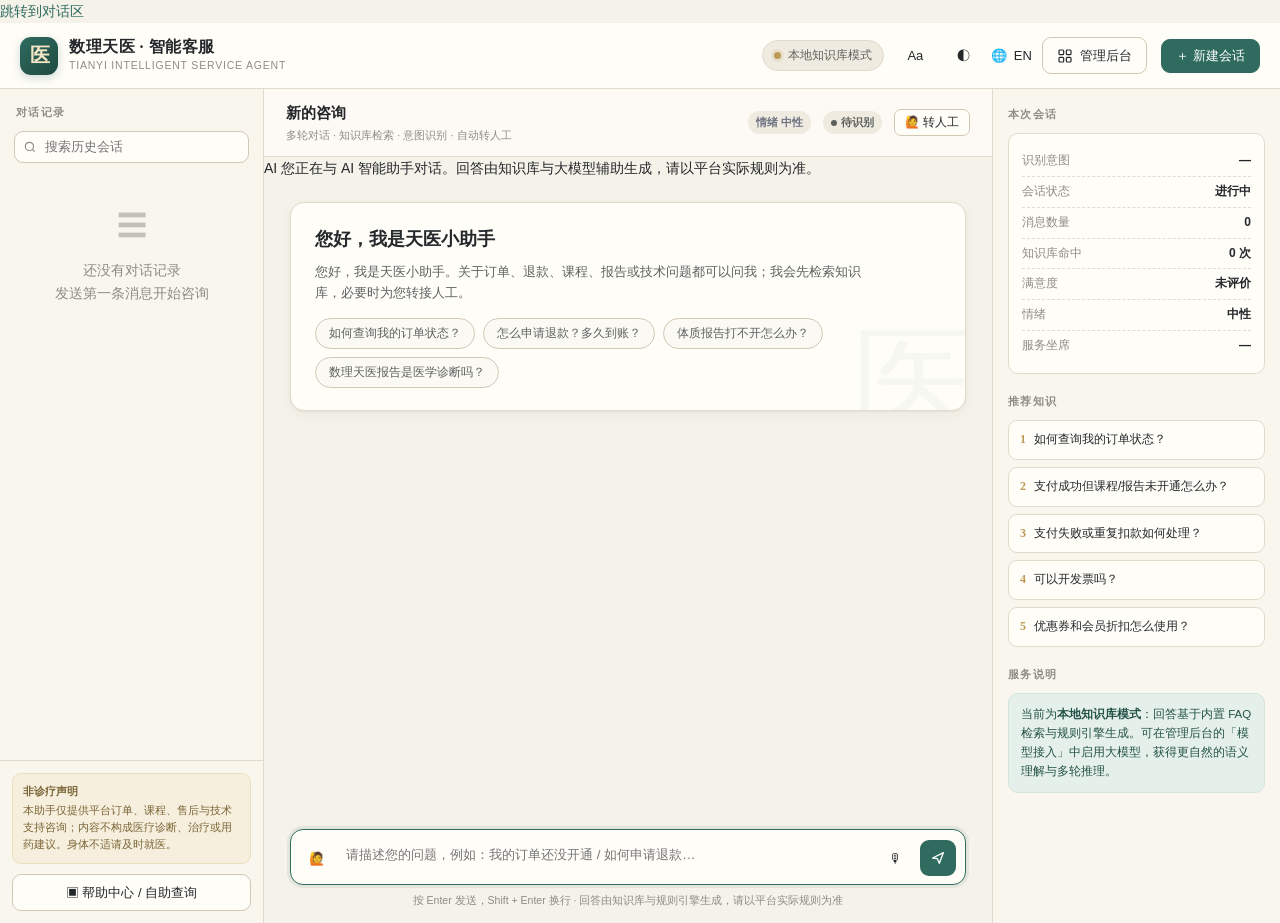
==== commit c8914053: "feat: round3 compliance QA accessibility - index.html" ====
--- a/index.html
+++ b/index.html
@@ -7,7 +7,8 @@
 <link rel="stylesheet" href="assets/app.css">
 </head>
 <body>
-<div class="app">
+<a class="skip-link" href="#msgInput" id="skipLink">跳转到对话区</a>
+<div class="app" id="appRoot">
   <header class="topbar">
     <button class="btn btn-icon btn-ghost" id="menuBtn" title="会话列表" aria-label="会话列表">☰</button>
     <div class="brand">
@@ -19,6 +20,8 @@
     </div>
     <div class="topbar-spacer"></div>
     <div class="status-pill" id="statusPill"><span class="dot"></span><span id="statusText">知识库已就绪</span></div>
+    <button class="btn btn-icon btn-ghost" id="a11yTextBtn" title="放大/恢复字号" aria-label="切换大字号">Aa</button>
+    <button class="btn btn-icon btn-ghost" id="a11yContrastBtn" title="高对比度" aria-label="切换高对比度" aria-pressed="false">◐</button>
     <button class="btn btn-icon btn-ghost" id="langBtn" title="Switch language / 切换语言" aria-label="切换语言">🌐 <span id="langLabel">EN</span></button>
     <a class="btn" href="admin.html" title="进入管理后台" id="adminLink">
       <svg class="icon" viewBox="0 0 24 24" fill="none" stroke="currentColor" stroke-width="1.8"><rect x="3" y="3" width="7" height="7" rx="1.5"/><rect x="14" y="3" width="7" height="7" rx="1.5"/><rect x="3" y="14" width="7" height="7" rx="1.5"/><rect x="14" y="14" width="7" height="7" rx="1.5"/></svg>
@@ -57,15 +60,22 @@
       <button class="btn btn-sm" id="handoffBtn" title="转接人工客服">🙋 转人工</button>
     </div>
 
-    <div class="msg-list" id="msgList">
+    <div class="ai-disclosure" id="aiDisclosure" role="note">
+      <span class="ai-badge">AI</span>
+      <span id="aiDisclosureText">您正在与 AI 智能助手对话。回答由知识库与大模型辅助生成，请以平台实际规则为准。</span>
+    </div>
+
+    <div class="msg-list" id="msgList" role="log" aria-live="polite" aria-relevant="additions" aria-label="对话消息">
       <div class="msg-list-inner" id="msgListInner"></div>
     </div>
+    <div class="sr-only" id="liveAnnouncer" role="status" aria-live="polite" aria-atomic="true"></div>
 
     <div class="composer-wrap">
       <div class="composer-inner">
         <div class="composer">
           <button class="btn btn-ghost btn-icon" id="humanBtn" title="转人工">🙋</button>
-          <textarea id="msgInput" rows="1" placeholder="请描述您的问题，例如：我的订单还没开通 / 如何申请退款…" autocomplete="off"></textarea>
+          <textarea id="msgInput" rows="1" placeholder="请描述您的问题，例如：我的订单还没开通 / 如何申请退款…" autocomplete="off" aria-label="输入您的问题"></textarea>
+          <button class="btn btn-ghost btn-icon voice-btn" id="voiceBtn" title="语音输入" aria-label="语音输入" aria-pressed="false">🎙</button>
           <div class="composer-actions">
             <button class="btn btn-ghost btn-icon hidden" id="stopBtn" title="停止生成">■</button>
             <button class="send-btn" id="sendBtn" title="发送">
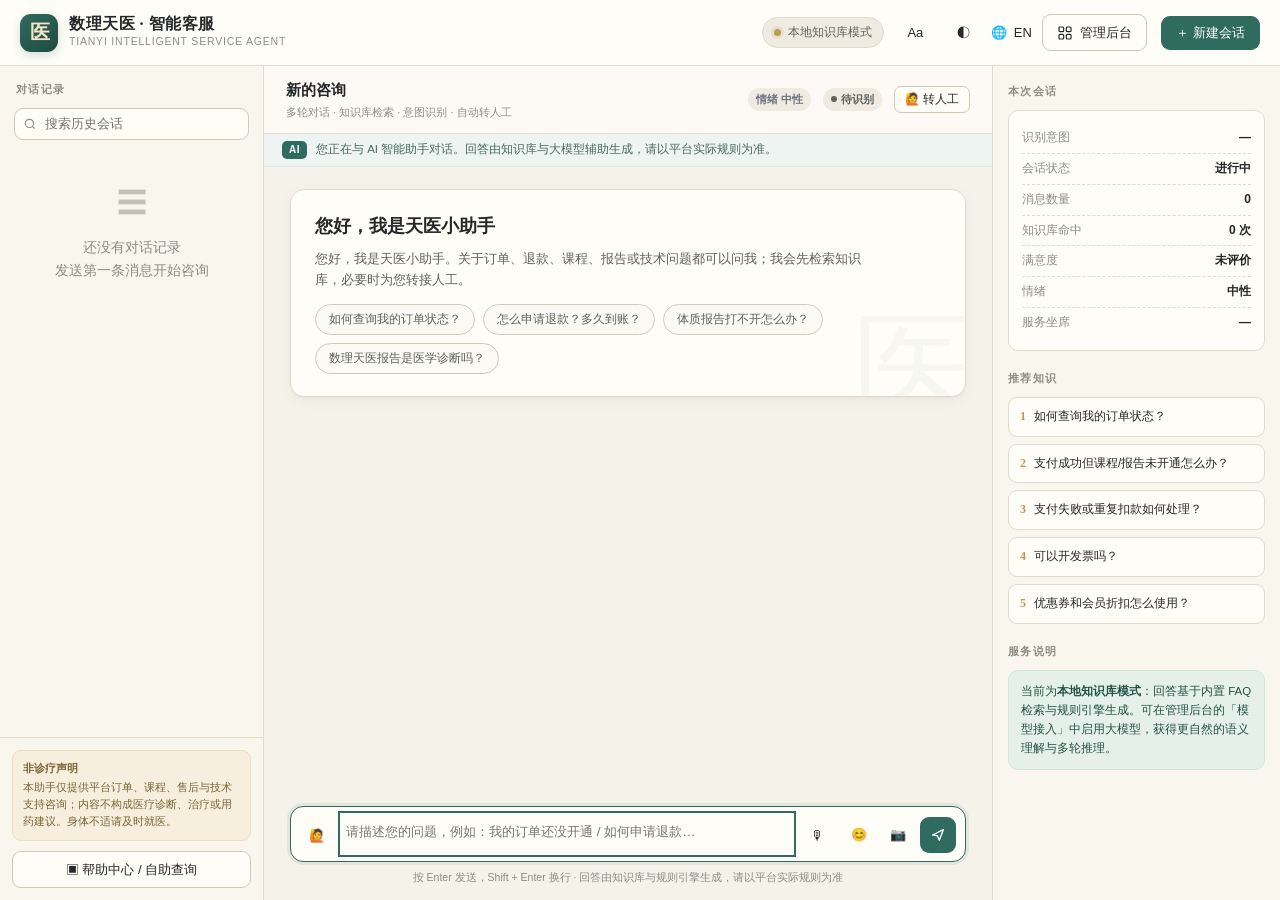
==== commit 94aca363: "第七轮：24项部分能力升级为完整实现 - index.html" ====
--- a/index.html
+++ b/index.html
@@ -77,12 +77,16 @@
           <textarea id="msgInput" rows="1" placeholder="请描述您的问题，例如：我的订单还没开通 / 如何申请退款…" autocomplete="off" aria-label="输入您的问题"></textarea>
           <button class="btn btn-ghost btn-icon voice-btn" id="voiceBtn" title="语音输入" aria-label="语音输入" aria-pressed="false">🎙</button>
           <div class="composer-actions">
+            <button class="btn btn-ghost btn-icon" id="emojiBtn" title="表情" aria-label="插入表情">😊</button>
+            <button class="btn btn-ghost btn-icon" id="imgBtn" title="发送图片" aria-label="发送图片">📷</button>
+            <input type="file" id="imgFile" accept="image/*" class="hidden" aria-hidden="true" tabindex="-1">
             <button class="btn btn-ghost btn-icon hidden" id="stopBtn" title="停止生成">■</button>
             <button class="send-btn" id="sendBtn" title="发送">
               <svg class="icon" viewBox="0 0 24 24" fill="none" stroke="currentColor" stroke-width="2" stroke-linecap="round" stroke-linejoin="round"><path d="M4 12l16-8-6 16-3-7-7-1z"/></svg>
             </button>
           </div>
         </div>
+        <div class="emoji-panel hidden" id="emojiPanel" role="menu" aria-label="常用表情"></div>
       </div>
       <div class="composer-foot" id="composerFoot">按 Enter 发送，Shift + Enter 换行 · 回答由知识库与大模型辅助生成，请以平台实际规则为准</div>
     </div>
--- a/assets/app.css
+++ b/assets/app.css
@@ -340,7 +340,22 @@
 .badge.gold { background: var(--gold-soft); color: #8a6c2c; }
 .badge.gray { background: var(--surface-2); color: var(--ink-2); }
 .badge.purple { background: #f1e9f3; color: var(--purple); }
+.badge.amber { background: #fbeed6; color: #96601a; }
 .stars-small { color: var(--gold); letter-spacing: 1px; }
+
+/* 第四轮：批量操作栏 / 坐席协作台 / 拆分勾选 */
+.batchbar { display: flex; align-items: center; gap: 8px; flex-wrap: wrap; background: var(--jade-soft); border: 1px solid #cfe0d6; border-radius: 10px; padding: 9px 12px; margin-bottom: 12px; }
+.batchbar .select { min-width: 130px; font-size: 12px; padding: 5px 8px; }
+.collab-box { margin-top: 14px; border: 1px solid var(--line); border-radius: 11px; padding: 12px 14px; background: var(--surface-1); }
+.collab-title { font-size: 12px; font-weight: 700; color: var(--jade-deep); letter-spacing: .5px; margin-bottom: 6px; }
+.collab-row { display: flex; gap: 12px; align-items: flex-start; padding: 9px 0; border-top: 1px dashed var(--line); font-size: 12px; }
+.collab-row:first-of-type { border-top: none; }
+.collab-row > span:first-child { flex: 0 0 92px; color: var(--ink-3); font-weight: 600; }
+.collab-row > div:last-child { flex: 1; min-width: 0; }
+.collab-row .input, .collab-row .select, .collab-row .textarea { width: 100%; font-size: 12px; }
+.collab-row .textarea { min-height: 52px; resize: vertical; }
+.split-pick { display: inline-flex; align-items: center; margin-right: 2px; cursor: pointer; }
+.split-pick input { width: 13px; height: 13px; cursor: pointer; }
 
 .drawer-mask { position: fixed; inset: 0; background: rgba(28, 34, 30, .38); z-index: 50; display: none; }
 .drawer-mask.open { display: block; }
@@ -406,3 +421,35 @@
 .alert-row span { font-size: 11px; color: #967a45; }
 .alert-row:hover { border-color: #d8bf87; }
 .drawer-msg .badge.red { margin-left: 6px; }
+
+/* ===== 第三轮：无障碍 / AI 披露 / 语音输入 / 质检 ===== */
+.skip-link { position: fixed; left: 12px; top: -60px; z-index: 999; background: #2f6b5f; color: #fff; padding: 9px 16px; border-radius: 8px; font-size: 13px; transition: top .18s; text-decoration: none; }
+.skip-link:focus { top: 12px; }
+.sr-only { position: absolute; width: 1px; height: 1px; padding: 0; margin: -1px; overflow: hidden; clip: rect(0,0,0,0); white-space: nowrap; border: 0; }
+.ai-disclosure { display: flex; align-items: center; gap: 9px; margin: 0; padding: 7px 18px; background: #eef4f1; border-bottom: 1px solid #d9e8e2; color: #4a6b60; font-size: 11.5px; line-height: 1.5; }
+.ai-disclosure.hidden { display: none; }
+.ai-badge { display: inline-flex; align-items: center; justify-content: center; min-width: 25px; height: 18px; padding: 0 5px; background: #2f6b5f; color: #fff; border-radius: 5px; font-size: 10px; font-weight: 700; letter-spacing: .5px; flex: none; }
+.voice-btn.recording { background: #b4453c !important; color: #fff !important; animation: voicePulse 1.1s ease-in-out infinite; }
+@keyframes voicePulse { 0%,100% { box-shadow: 0 0 0 0 rgba(180,69,60,.45); } 50% { box-shadow: 0 0 0 6px rgba(180,69,60,0); } }
+/* 大字号 */
+.a11y-large { font-size: 116%; }
+.a11y-large .bubble, .a11y-large .msg-body, .a11y-large .composer, .a11y-large .notice-card { font-size: 1.12em; }
+.a11y-large .brand-name { font-size: 1.1em; }
+/* 高对比度 */
+.a11y-contrast { --ink: #000; --ink-2: #1a1a1a; --ink-3: #333; --line: #8a8a8a; --muted: #444; }
+.a11y-contrast .bubble { border: 1px solid #555; }
+.a11y-contrast .btn { border: 1px solid #444; }
+.a11y-contrast a { text-decoration: underline; }
+/* 减少动效 */
+.a11y-reduce-motion *, .a11y-reduce-motion *::before, .a11y-reduce-motion *::after { animation-duration: .001ms !important; animation-iteration-count: 1 !important; transition-duration: .001ms !important; scroll-behavior: auto !important; }
+@media (prefers-reduced-motion: reduce) { * { animation-duration: .001ms !important; animation-iteration-count: 1 !important; transition-duration: .001ms !important; } }
+/* 键盘焦点可见（WCAG 2.4.7） */
+:focus-visible { outline: 2px solid #2f6b5f !important; outline-offset: 2px; }
+
+/* 第八轮：emoji 面板 / 朗读按钮 / 图片消息 */
+.emoji-panel { display: flex; flex-wrap: wrap; gap: 2px; padding: 10px 14px; border-top: 1px solid var(--line, #e8e4da); background: var(--surface, #fff); max-height: 132px; overflow-y: auto; }
+.emoji-panel button { background: none; border: none; font-size: 22px; line-height: 1; padding: 6px; border-radius: 8px; cursor: pointer; }
+.emoji-panel button:hover { background: var(--surface-2, #f4f1e9); }
+.speak-btn { background: none; border: none; font-size: 13px; cursor: pointer; opacity: .65; padding: 2px 4px; border-radius: 6px; margin-top: 2px; }
+.speak-btn:hover { opacity: 1; background: var(--surface-2, #f4f1e9); }
+.chat-img { cursor: zoom-in; }
